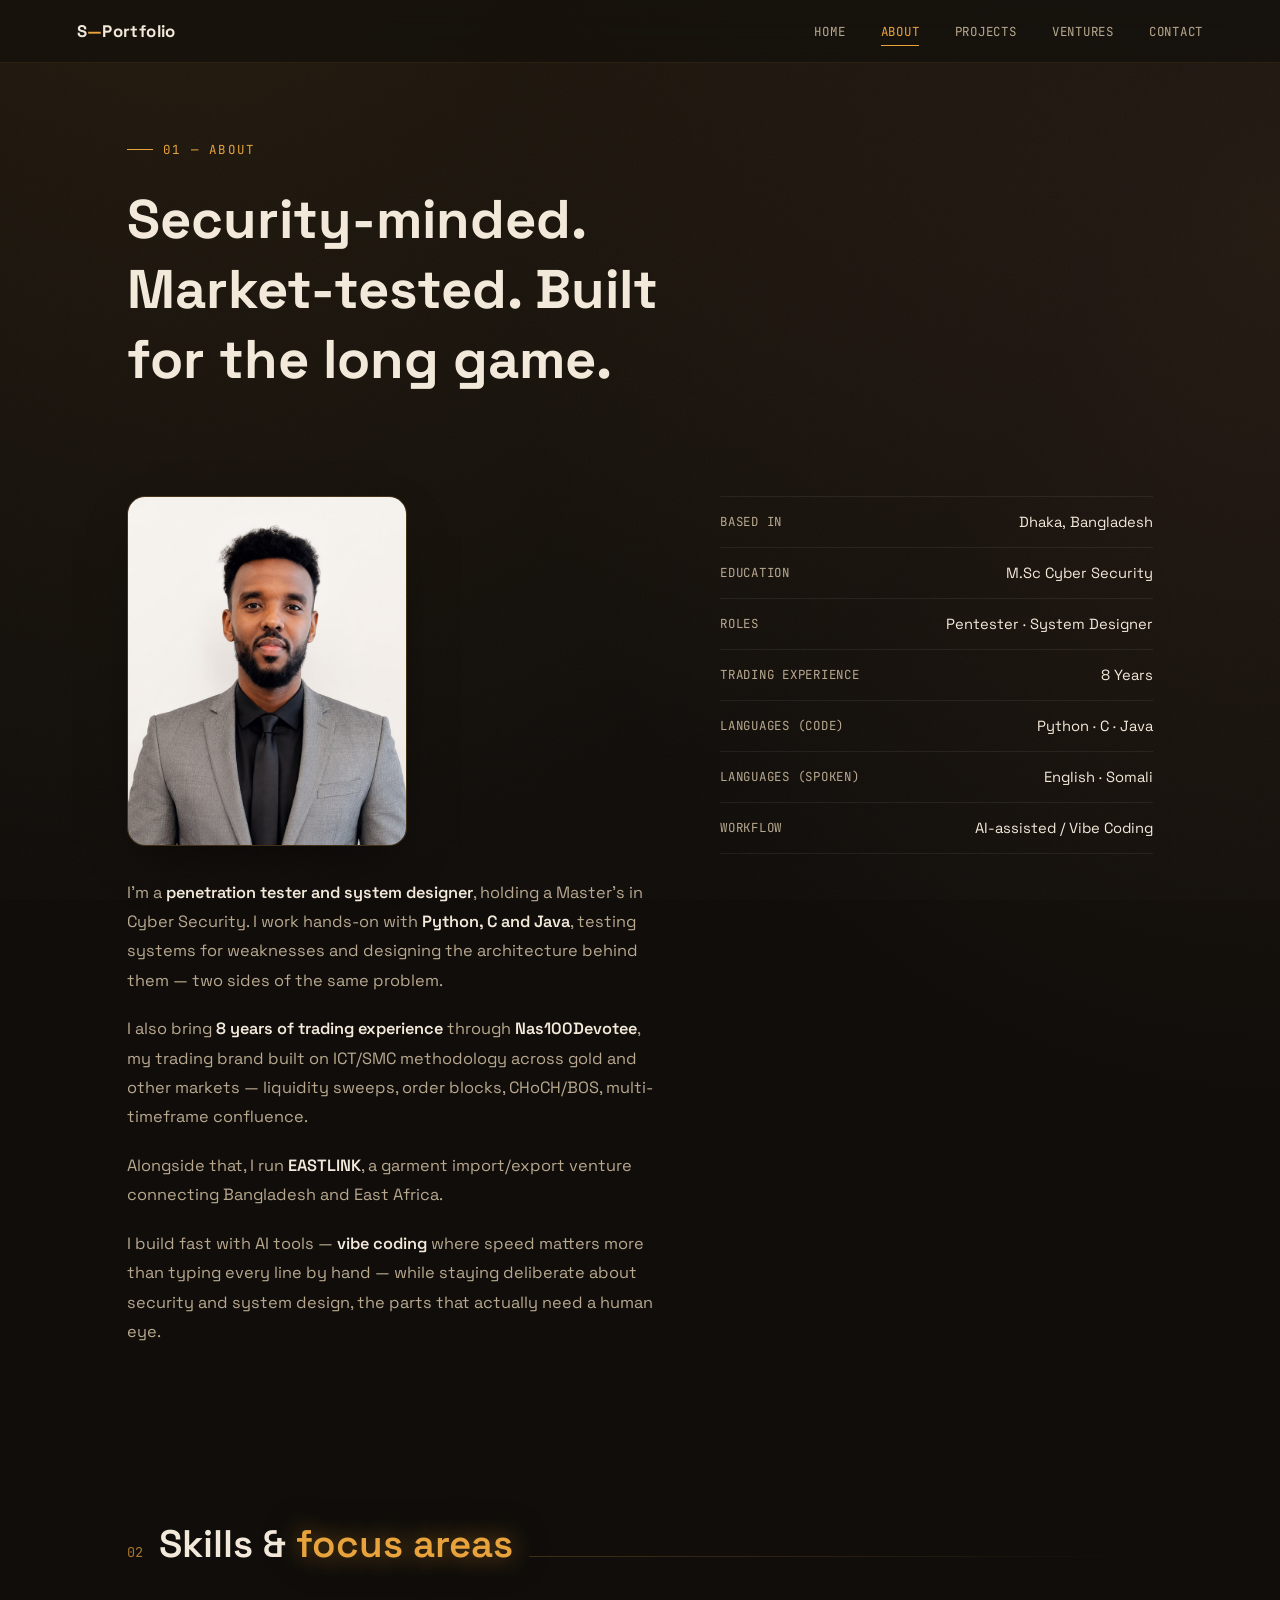
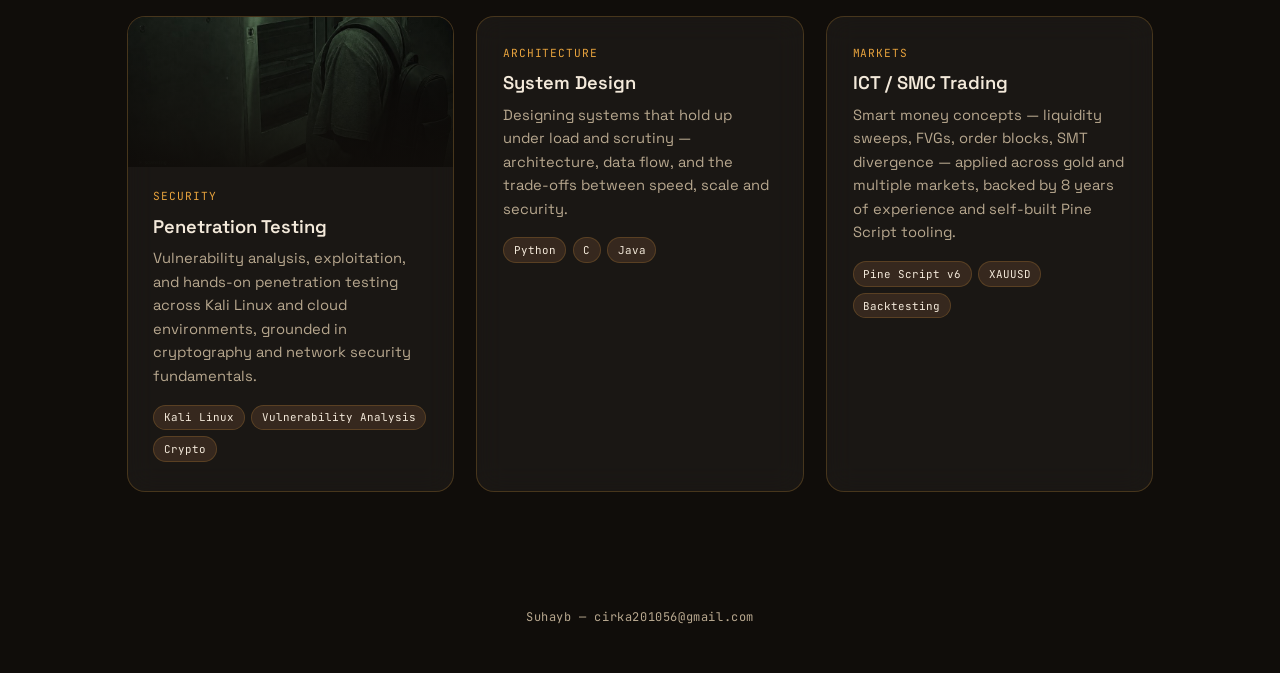
==== about.html @ 4089a435 "Add files via upload" ====
<!DOCTYPE html>
<html lang="en">
<head>
<meta charset="UTF-8">
<meta name="viewport" content="width=device-width, initial-scale=1.0">
<title>About — Suhayb</title>
<link rel="preconnect" href="https://fonts.googleapis.com">
<link rel="preconnect" href="https://fonts.gstatic.com" crossorigin>
<link href="https://fonts.googleapis.com/css2?family=Space+Grotesk:wght@400;500;600;700&family=JetBrains+Mono:wght@400;500;600&display=swap" rel="stylesheet">
<link rel="icon" type="image/svg+xml" href="favicon.svg">
<meta property="og:title" content="About — Suhayb">
<meta property="og:description" content="Pentester and system designer with a Master's in Cyber Security, 8 years of trading experience, and hands-on work in Python, C and Java.">
<meta property="og:type" content="website">
<meta property="og:url" content="https://suhaybosman.github.io/about.html">
<meta property="og:image" content="https://suhaybosman.github.io/og-image.png">
<meta name="twitter:card" content="summary_large_image">
<meta name="twitter:title" content="About — Suhayb">
<meta name="twitter:description" content="Pentester and system designer with a Master's in Cyber Security, 8 years of trading experience, and hands-on work in Python, C and Java.">
<meta name="twitter:image" content="https://suhaybosman.github.io/og-image.png">
<meta name="description" content="Pentester and system designer with a Master's in Cyber Security, 8 years of trading experience, and hands-on work in Python, C and Java.">
<link rel="stylesheet" href="styles.css">
</head>
<body>
<div class="noise"></div>

<nav>
  <div class="logo">S<span>—</span>Portfolio</div>
  <button class="navToggle" aria-label="Toggle menu"><span></span><span></span><span></span></button>
  <div class="navlinks">
    <a href="index.html">Home</a>
    <a href="about.html" class="active">About</a>
    <a href="projects.html">Projects</a>
    <a href="ventures.html">Ventures</a>
    <a href="contact.html">Contact</a>
  </div>
</nav>

<main>
  <section class="page-hero">
    <div class="eyebrow mono">01 — About</div>
    <h1 style="font-size:clamp(2.2rem,5vw,3.4rem); font-weight:700; max-width:16ch;">Security-minded. Market-tested. Built for the long game.</h1>
  </section>

  <section>
    <div class="about-grid" data-reveal>
      <div class="about-text">
        <div class="about-photo"><img src="profile-photo.jpg" alt="Suhayb"></div>
        <p>I'm a <strong>penetration tester and system designer</strong>, holding a Master's in Cyber Security. I work hands-on with <strong>Python, C and Java</strong>, testing systems for weaknesses and designing the architecture behind them — two sides of the same problem.</p>
        <p>I also bring <strong>8 years of trading experience</strong> through <strong>Nas100Devotee</strong>, my trading brand built on ICT/SMC methodology across gold and other markets — liquidity sweeps, order blocks, CHoCH/BOS, multi-timeframe confluence.</p>
        <p>Alongside that, I run <strong>EASTLINK</strong>, a garment import/export venture connecting Bangladesh and East Africa.</p>
        <p>I build fast with AI tools — <strong>vibe coding</strong> where speed matters more than typing every line by hand — while staying deliberate about security and system design, the parts that actually need a human eye.</p>
      </div>
      <div class="facts">
        <div class="fact"><span class="k">Based In</span><span class="v">Dhaka, Bangladesh</span></div>
        <div class="fact"><span class="k">Education</span><span class="v">M.Sc Cyber Security</span></div>
        <div class="fact"><span class="k">Roles</span><span class="v">Pentester · System Designer</span></div>
        <div class="fact"><span class="k">Trading Experience</span><span class="v">8 Years</span></div>
        <div class="fact"><span class="k">Languages (Code)</span><span class="v">Python · C · Java</span></div>
        <div class="fact"><span class="k">Languages (Spoken)</span><span class="v">English · Somali</span></div>
        <div class="fact"><span class="k">Workflow</span><span class="v">AI-assisted / Vibe Coding</span></div>
      </div>
    </div>
  </section>

  <section>
    <div class="section-head">
      <span class="section-num mono">02</span>
      <h2 class="section-title">Skills &amp; <span class="accent">focus areas</span></h2>
      <div class="rule"></div>
    </div>
    <div class="skill-grid">
      <div class="skill-card has-banner" data-reveal>
        <div class="skill-banner"><img src="pentest-banner.jpg" alt="Penetration testing"></div>
        <div class="skill-card-body">
          <div class="skill-tag">Security</div>
          <h3>Penetration Testing</h3>
          <p>Vulnerability analysis, exploitation, and hands-on penetration testing across Kali Linux and cloud environments, grounded in cryptography and network security fundamentals.</p>
          <div class="bar-row">
            <span class="pill">Kali Linux</span><span class="pill">Vulnerability Analysis</span><span class="pill">Crypto</span>
          </div>
        </div>
      </div>
      <div class="skill-card" data-reveal>
        <div class="skill-tag">Architecture</div>
        <h3>System Design</h3>
        <p>Designing systems that hold up under load and scrutiny — architecture, data flow, and the trade-offs between speed, scale and security.</p>
        <div class="bar-row">
          <span class="pill">Python</span><span class="pill">C</span><span class="pill">Java</span>
        </div>
      </div>
      <div class="skill-card" data-reveal>
        <div class="skill-tag">Markets</div>
        <h3>ICT / SMC Trading</h3>
        <p>Smart money concepts — liquidity sweeps, FVGs, order blocks, SMT divergence — applied across gold and multiple markets, backed by 8 years of experience and self-built Pine Script tooling.</p>
        <div class="bar-row">
          <span class="pill">Pine Script v6</span><span class="pill">XAUUSD</span><span class="pill">Backtesting</span>
        </div>
      </div>
    </div>
  </section>
</main>

<footer>Suhayb — <span id="footerEmail">···</span></footer>
<script src="script.js"></script>
<script>
  const u = "cirka201056", d = "gmail.com";
  const fe = document.getElementById("footerEmail");
  if(fe){ fe.textContent = u + "@" + d; }
</script>
</body>
</html>
---- styles.css ----
:root{
  --bg: #100D0A;
  --bg-soft: #17130F;
  --turmeric: #E8A33D;
  --turmeric-dim: #a9762c;
  --malt: #8B5E3C;
  --malt-soft: #4a3624;
  --cream: #F3E9DA;
  --muted: #B8A88F;
  --glass: rgba(255,255,255,0.045);
  --glass-border: rgba(232,163,61,0.22);
  --radius: 18px;
}

*{ margin:0; padding:0; box-sizing:border-box; }
html{ scroll-behavior:smooth; }

body{
  background:
    radial-gradient(ellipse 80% 50% at 15% -10%, rgba(232,163,61,0.10), transparent),
    radial-gradient(ellipse 60% 40% at 100% 10%, rgba(139,94,60,0.16), transparent),
    var(--bg);
  color: var(--cream);
  font-family: 'Space Grotesk', sans-serif;
  min-height: 100vh;
  overflow-x: hidden;
}

::selection{ background: var(--turmeric); color:#100D0A; }
a{ color: inherit; text-decoration:none; }
.mono{ font-family:'JetBrains Mono', monospace; }

.noise{
  position:fixed; inset:0; pointer-events:none; opacity:0.035; z-index:1;
  background-image: url("data:image/svg+xml,%3Csvg xmlns='http://www.w3.org/2000/svg' width='120' height='120'%3E%3Cfilter id='n'%3E%3CfeTurbulence type='fractalNoise' baseFrequency='0.9' numOctaves='2' stitchTiles='stitch'/%3E%3C/filter%3E%3Crect width='100%25' height='100%25' filter='url(%23n)'/%3E%3C/svg%3E");
}

nav{
  position:fixed; top:0; left:0; right:0; z-index:100;
  display:flex; justify-content:space-between; align-items:center;
  padding: 20px 6vw;
  backdrop-filter: blur(14px);
  background: rgba(16,13,10,0.55);
  border-bottom: 1px solid rgba(232,163,61,0.1);
}
.logo{ font-weight:700; letter-spacing:0.02em; font-size:1.05rem; }
.logo span{ color: var(--turmeric); }
.navlinks{ display:flex; gap: 2.2rem; font-family:'JetBrains Mono',monospace; font-size:0.78rem; letter-spacing:0.06em; text-transform:uppercase; color: var(--muted); }
.navlinks a{ position:relative; transition: color 0.25s; }
.navlinks a:hover, .navlinks a.active{ color: var(--turmeric); }
.navlinks a::after{
  content:''; position:absolute; left:0; bottom:-6px; width:0; height:1px; background:var(--turmeric);
  transition: width 0.3s;
}
.navlinks a:hover::after, .navlinks a.active::after{ width:100%; }

.navToggle{ display:none; flex-direction:column; gap:5px; cursor:pointer; background:none; border:none; padding:6px; }
.navToggle span{ width:22px; height:2px; background: var(--turmeric); display:block; }

main{ padding-top: 90px; }
section{ position:relative; z-index:2; padding: 6vw 6vw; max-width:1180px; margin:0 auto; }

.page-hero{ padding-top: 4vw; padding-bottom: 2vw; }
.eyebrow{
  font-family:'JetBrains Mono',monospace; font-size:0.78rem; letter-spacing:0.18em; text-transform:uppercase;
  color: var(--turmeric); display:flex; align-items:center; gap:10px; margin-bottom:1.6rem;
}
.eyebrow::before{ content:''; width:26px; height:1px; background: var(--turmeric); display:inline-block; }

.hero{ min-height:88vh; display:flex; flex-direction:column; justify-content:center; }
.hero h1{
  font-size: clamp(2.6rem, 7vw, 5.4rem); line-height:1.02; font-weight:700; letter-spacing:-0.02em;
  max-width: 14ch;
}
.hero h1 .accent, h1 .accent, h2 .accent{
  color: var(--turmeric);
  text-shadow: 0 0 24px rgba(232,163,61,0.55), 0 0 60px rgba(232,163,61,0.25);
}
.hero p.lead, p.lead{
  margin-top: 1.6rem; max-width: 50ch; color: var(--muted); font-size: 1.05rem; line-height:1.65;
}

.terminal{
  margin-top: 3rem;
  max-width: 560px;
  background: var(--glass);
  border: 1px solid var(--glass-border);
  border-radius: var(--radius);
  backdrop-filter: blur(18px);
  box-shadow: 0 0 0 1px rgba(255,255,255,0.02) inset, 0 20px 60px -20px rgba(0,0,0,0.6), 0 0 40px -12px rgba(232,163,61,0.25);
  overflow:hidden;
}
.terminal-bar{
  display:flex; align-items:center; gap:8px; padding: 12px 16px;
  border-bottom: 1px solid rgba(255,255,255,0.06);
  background: rgba(255,255,255,0.02);
}
.dot{ width:9px; height:9px; border-radius:50%; }
.dot.r{ background:#c1553d; } .dot.y{ background: var(--turmeric); } .dot.g{ background:#7fae6a; }
.terminal-title{ margin-left:8px; font-family:'JetBrains Mono',monospace; font-size:0.72rem; color: var(--muted); }
.terminal-body{ padding: 22px 22px 26px; font-family:'JetBrains Mono',monospace; font-size:0.92rem; min-height: 92px; }
.terminal-body .prompt{ color: var(--turmeric); }
.terminal-body .typed{ color: var(--cream); }
.cursor{
  display:inline-block; width:8px; height:1.1em; background:var(--turmeric); margin-left:2px; vertical-align:text-bottom;
  animation: blink 1s steps(1) infinite; box-shadow: 0 0 8px var(--turmeric);
}
@keyframes blink{ 50%{ opacity:0; } }

.section-head{ display:flex; align-items:baseline; gap:1rem; margin-bottom: 3rem; }
.section-num{ font-family:'JetBrains Mono',monospace; color: var(--turmeric-dim); font-size:0.85rem; }
.section-title{ font-size: clamp(1.6rem, 3.6vw, 2.4rem); font-weight:600; }
.rule{ flex:1; height:1px; background: linear-gradient(90deg, var(--glass-border), transparent); }

.about-grid{ display:grid; grid-template-columns: 1.1fr 0.9fr; gap: 4rem; align-items:start; }
.about-text p{ color: var(--muted); line-height:1.8; font-size:1.02rem; margin-bottom:1.2rem; }
.about-text strong{ color: var(--cream); font-weight:600; }

.facts{ display:flex; flex-direction:column; gap: 0; border-top:1px solid rgba(255,255,255,0.07); }
.fact{ display:flex; justify-content:space-between; padding: 1rem 0; border-bottom:1px solid rgba(255,255,255,0.07); font-size:0.92rem; }
.fact .k{ color: var(--muted); font-family:'JetBrains Mono',monospace; font-size:0.78rem; text-transform:uppercase; letter-spacing:0.06em; }
.fact .v{ color: var(--cream); text-align:right; }

.skill-grid{ display:grid; grid-template-columns: repeat(3, 1fr); gap: 1.4rem; }
.skill-card{
  background: var(--glass); border:1px solid var(--glass-border); border-radius: var(--radius);
  padding: 1.8rem 1.6rem; backdrop-filter: blur(14px); transition: transform 0.35s, box-shadow 0.35s, border-color 0.35s;
}
.skill-card:hover{
  transform: translateY(-6px);
  border-color: rgba(232,163,61,0.5);
  box-shadow: 0 20px 40px -18px rgba(232,163,61,0.3);
}
.skill-tag{ font-family:'JetBrains Mono',monospace; font-size:0.7rem; color: var(--turmeric); letter-spacing:0.08em; text-transform:uppercase; }
.skill-card h3{ margin: 0.7rem 0 0.6rem; font-size:1.15rem; font-weight:600; }
.skill-card p{ color: var(--muted); font-size:0.92rem; line-height:1.6; }
.bar-row{ margin-top:1rem; display:flex; flex-wrap:wrap; gap:0.4rem; }
.pill{
  font-family:'JetBrains Mono',monospace; font-size:0.68rem; padding: 0.3rem 0.6rem; border-radius: 999px;
  background: rgba(139,94,60,0.25); border:1px solid rgba(232,163,61,0.2); color: var(--cream);
}

.venture{
  display:grid; grid-template-columns: 140px 1fr; gap:2rem; padding: 2.2rem 0;
  border-bottom:1px solid rgba(255,255,255,0.07);
}
.venture:first-child{ padding-top:0; }
.venture-year{ font-family:'JetBrains Mono',monospace; color: var(--turmeric-dim); font-size:0.85rem; }
.venture h3{ font-size:1.3rem; font-weight:600; margin-bottom:0.5rem; }
.venture h3 span{ color: var(--turmeric); font-family:'JetBrains Mono',monospace; font-size:0.8rem; font-weight:400; margin-left:0.6rem; }
.venture p{ color: var(--muted); line-height:1.7; max-width:60ch; }

/* projects grid */
.project-grid{ display:grid; grid-template-columns: repeat(2, 1fr); gap: 1.6rem; }
.project-card{
  background: var(--glass); border:1px solid var(--glass-border); border-radius: var(--radius);
  padding: 2rem; backdrop-filter: blur(14px); transition: transform 0.35s, box-shadow 0.35s, border-color 0.35s;
  display:flex; flex-direction:column; gap:0.9rem;
}
.project-card:hover{
  transform: translateY(-6px);
  border-color: rgba(232,163,61,0.5);
  box-shadow: 0 20px 40px -18px rgba(232,163,61,0.3);
}
.project-num{ font-family:'JetBrains Mono',monospace; color: var(--turmeric-dim); font-size:0.8rem; }
.project-card h3{ font-size:1.25rem; font-weight:600; }
.project-card p{ color: var(--muted); line-height:1.7; font-size:0.95rem; flex:1; }
.project-links{ display:flex; gap:0.6rem; flex-wrap:wrap; margin-top:0.4rem; }

.contact-wrap{
  background: var(--glass); border:1px solid var(--glass-border); border-radius: 24px;
  padding: 4rem 3rem; text-align:center; backdrop-filter: blur(18px); position:relative; overflow:hidden;
}
.contact-wrap::before{
  content:''; position:absolute; width:340px; height:340px; border-radius:50%;
  background: radial-gradient(circle, rgba(232,163,61,0.25), transparent 70%);
  top:-140px; right:-100px; filter: blur(10px);
}
.contact-wrap h2{ font-size: clamp(1.8rem, 4vw, 2.6rem); font-weight:700; margin-bottom:1rem; position:relative; }
.contact-wrap p{ color: var(--muted); max-width:44ch; margin: 0 auto 2rem; position:relative; }
.contact-links{ display:flex; gap:1rem; justify-content:center; flex-wrap:wrap; position:relative; }
.clink{
  font-family:'JetBrains Mono',monospace; font-size:0.85rem; padding: 0.8rem 1.4rem; border-radius: 999px;
  border:1px solid var(--glass-border); background: rgba(255,255,255,0.03); transition: all 0.3s;
}
.clink:hover{ background: var(--turmeric); color:#100D0A; border-color: var(--turmeric); box-shadow: 0 0 24px rgba(232,163,61,0.5); }

.contact-form{ position:relative; max-width:520px; margin: 2.5rem auto 0; display:flex; flex-direction:column; gap:1.1rem; text-align:left; }
.contact-form label{ font-family:'JetBrains Mono',monospace; font-size:0.75rem; color: var(--muted); text-transform:uppercase; letter-spacing:0.06em; margin-bottom:0.4rem; display:block; }
.contact-form input, .contact-form textarea{
  width:100%; background: rgba(255,255,255,0.03); border:1px solid var(--glass-border); border-radius:10px;
  padding: 0.85rem 1rem; color: var(--cream); font-family:'Space Grotesk', sans-serif; font-size:0.95rem;
  outline:none; transition: border-color 0.25s, box-shadow 0.25s;
}
.contact-form input:focus, .contact-form textarea:focus{
  border-color: var(--turmeric); box-shadow: 0 0 0 3px rgba(232,163,61,0.15);
}
.contact-form textarea{ resize:vertical; min-height:120px; }
.contact-form button{
  font-family:'JetBrains Mono',monospace; font-size:0.85rem; padding: 0.9rem 1.4rem; border-radius: 999px;
  border:1px solid var(--turmeric); background: var(--turmeric); color:#100D0A; font-weight:600; cursor:pointer;
  transition: all 0.3s;
}
.contact-form button:hover{ box-shadow: 0 0 24px rgba(232,163,61,0.5); transform: translateY(-2px); }
.form-note{ font-family:'JetBrains Mono',monospace; font-size:0.72rem; color: var(--muted); text-align:center; margin-top:0.6rem; }
.form-divider{ display:flex; align-items:center; gap:1rem; max-width:520px; margin: 2.4rem auto; color: var(--muted); font-family:'JetBrains Mono',monospace; font-size:0.75rem; text-transform:uppercase; letter-spacing:0.08em; }
.form-divider::before, .form-divider::after{ content:''; flex:1; height:1px; background: var(--glass-border); }

/* hero photo */
.hero-top{ max-width: 900px; }
.terminal-wide{ max-width: 100%; margin-top: 2.2rem; }
.terminal-wide .terminal-body{ font-size: 1.05rem; padding: 26px 26px 30px; min-height: 100px; }
.hero-content{ display:grid; grid-template-columns: 1.15fr 0.85fr; gap: 3.5rem; align-items:center; margin-top: 2.6rem; }
.hero-photo-wrap{ position:relative; justify-self:center; }
.hero-photo-frame{
  position:relative; width: 300px; height:375px; border-radius: 22px; overflow:hidden;
  border: 1px solid var(--glass-border); box-shadow: 0 30px 70px -20px rgba(0,0,0,0.65), 0 0 50px -14px rgba(232,163,61,0.35);
}
.hero-photo-frame img{ width:100%; height:100%; object-fit:cover; display:block; filter: saturate(1.02) contrast(1.03); }
.hero-photo-frame::after{
  content:''; position:absolute; inset:0; background: linear-gradient(180deg, transparent 55%, rgba(16,13,10,0.55) 100%);
  pointer-events:none;
}
.hero-photo-tag{
  position:absolute; bottom: -1px; left:-1px; right:-1px; padding: 0.9rem 1.1rem;
  background: rgba(16,13,10,0.72); backdrop-filter: blur(10px); border-top:1px solid var(--glass-border);
  font-family:'JetBrains Mono',monospace; font-size:0.72rem; color: var(--turmeric); display:flex; justify-content:space-between;
}
.hero-photo-glow{
  position:absolute; width:340px; height:340px; border-radius:50%; background: radial-gradient(circle, rgba(232,163,61,0.22), transparent 70%);
  top:50%; left:50%; transform: translate(-50%,-50%); z-index:-1; filter: blur(6px);
}
@media (max-width: 860px){
  .hero-content{ grid-template-columns: 1fr; gap: 2rem; }
  .hero-photo-wrap{ order:-1; }
  .hero-photo-frame{ width: 220px; height: 275px; }
}

/* about photo */
.about-photo{
  width:100%; max-width:280px; border-radius: var(--radius); overflow:hidden; border:1px solid var(--glass-border);
  box-shadow: 0 20px 50px -20px rgba(0,0,0,0.6); margin-bottom: 2rem;
}
.about-photo img{ width:100%; display:block; }

/* pentest card with banner image */
.skill-card.has-banner{ padding:0; overflow:hidden; display:flex; flex-direction:column; }
.skill-banner{ position:relative; height:150px; overflow:hidden; }
.skill-banner img{ width:100%; height:100%; object-fit:cover; filter: saturate(0.85); }
.skill-banner::after{ content:''; position:absolute; inset:0; background: linear-gradient(180deg, rgba(16,13,10,0.15), rgba(16,13,10,0.92)); }
.skill-card.has-banner .skill-card-body{ padding: 1.4rem 1.6rem 1.8rem; }

/* trading proof gallery */
.venture-gallery{ margin: 1.4rem 0 2.2rem; display:flex; flex-direction:column; gap:1.2rem; }
.venture-gallery figure{ margin:0; border-radius: var(--radius); overflow:hidden; border:1px solid var(--glass-border); background: var(--glass); }
.venture-gallery img{ width:100%; display:block; }
.venture-gallery figcaption{
  padding: 0.9rem 1.2rem; font-family:'JetBrains Mono',monospace; font-size:0.78rem; color: var(--muted);
  border-top:1px solid rgba(255,255,255,0.06);
}
.gallery-grid-2{ display:grid; grid-template-columns: 1fr 1fr; gap:1.2rem; }
@media (max-width: 860px){ .gallery-grid-2{ grid-template-columns: 1fr; } }

footer{ text-align:center; padding: 2.5rem 6vw 3rem; color: var(--muted); font-family:'JetBrains Mono',monospace; font-size:0.75rem; letter-spacing:0.05em; }

[data-reveal]{ opacity:0; transform: translateY(24px); transition: opacity 0.8s ease, transform 0.8s ease; }
[data-reveal].in{ opacity:1; transform:none; }

@media (max-width: 860px){
  .navlinks{
    position:fixed; top:64px; right:0; left:0; background: rgba(16,13,10,0.97);
    flex-direction:column; align-items:flex-start; gap:0; padding: 0; max-height:0; overflow:hidden;
    border-bottom: 1px solid rgba(232,163,61,0.1); transition: max-height 0.35s ease;
  }
  .navlinks.open{ max-height:400px; padding: 10px 0; }
  .navlinks a{ padding: 14px 6vw; width:100%; }
  .navToggle{ display:flex; }
  .about-grid{ grid-template-columns: 1fr; gap:2.5rem; }
  .skill-grid{ grid-template-columns: 1fr; }
  .project-grid{ grid-template-columns: 1fr; }
  .venture{ grid-template-columns: 1fr; gap:0.6rem; }
  .contact-wrap{ padding: 2.6rem 1.6rem; }
}

@media (prefers-reduced-motion: reduce){
  *{ animation: none !important; transition: none !important; }
  html{ scroll-behavior:auto; }
}
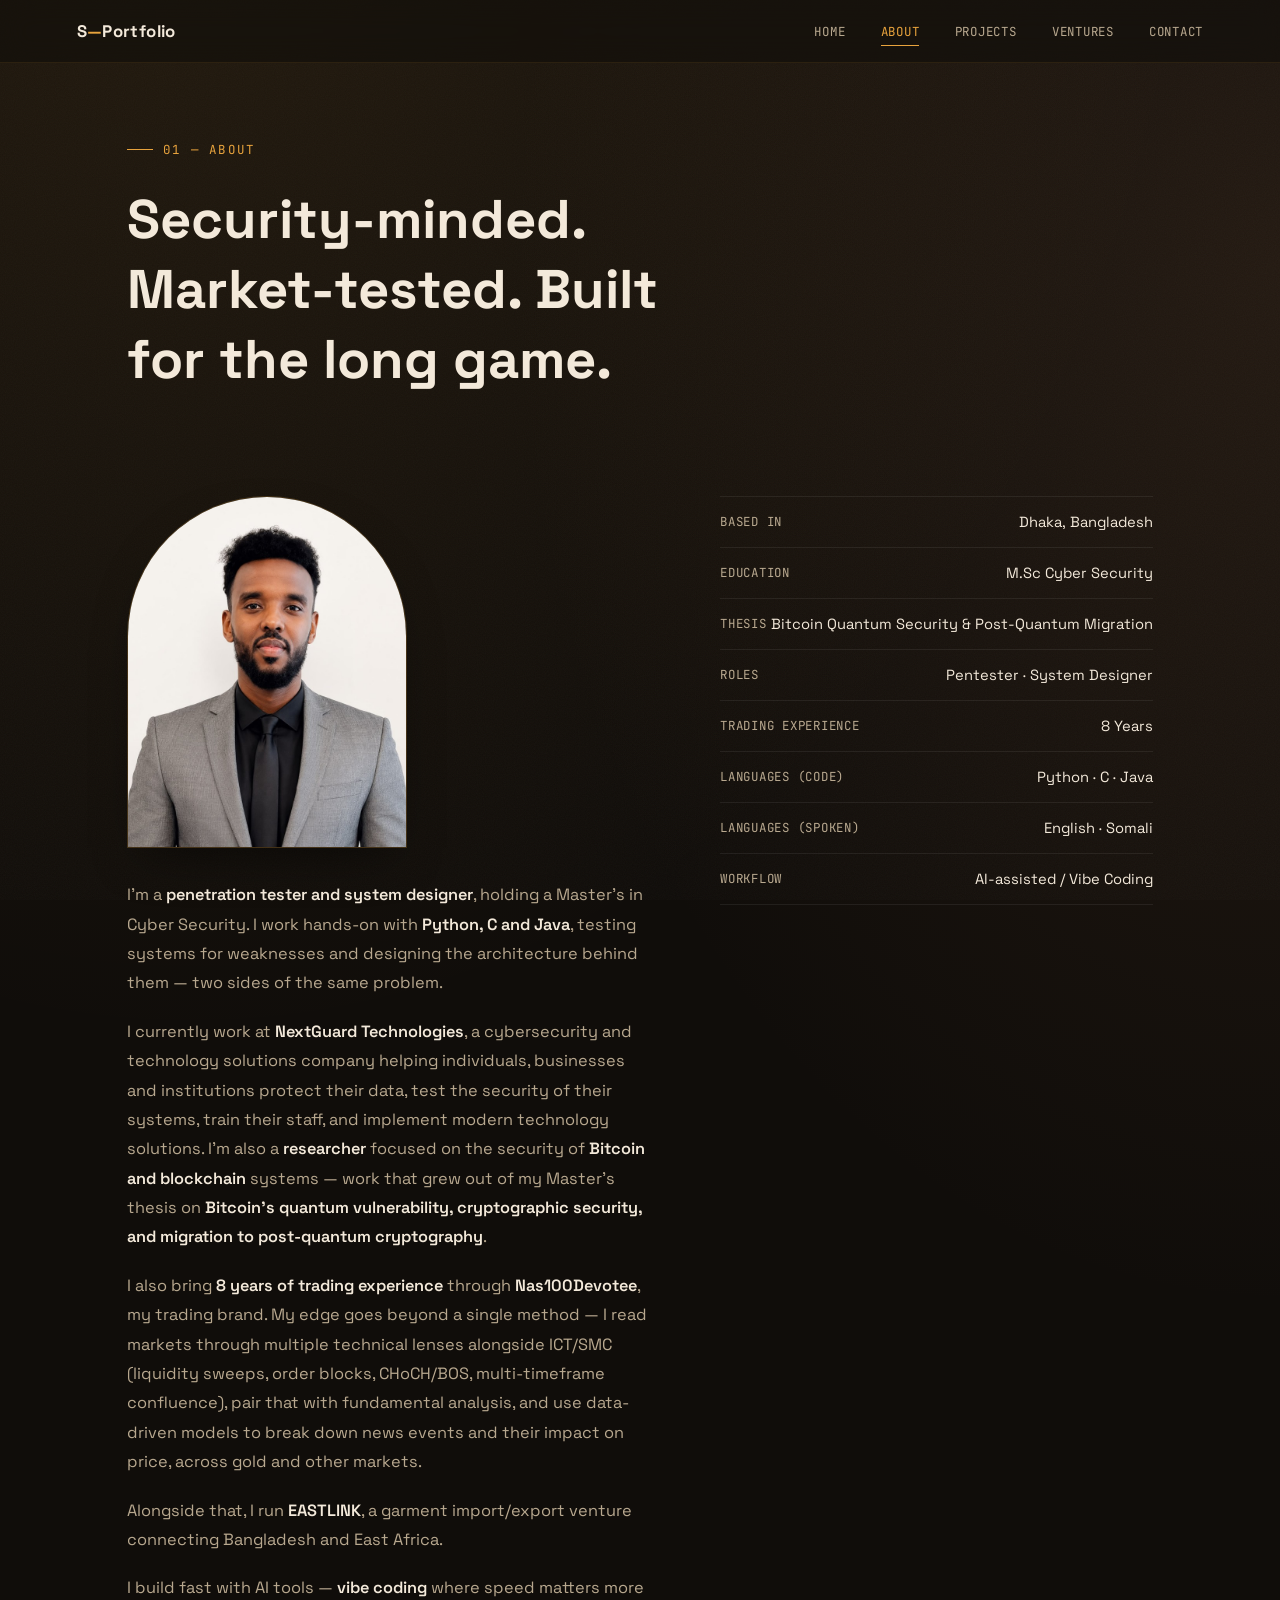
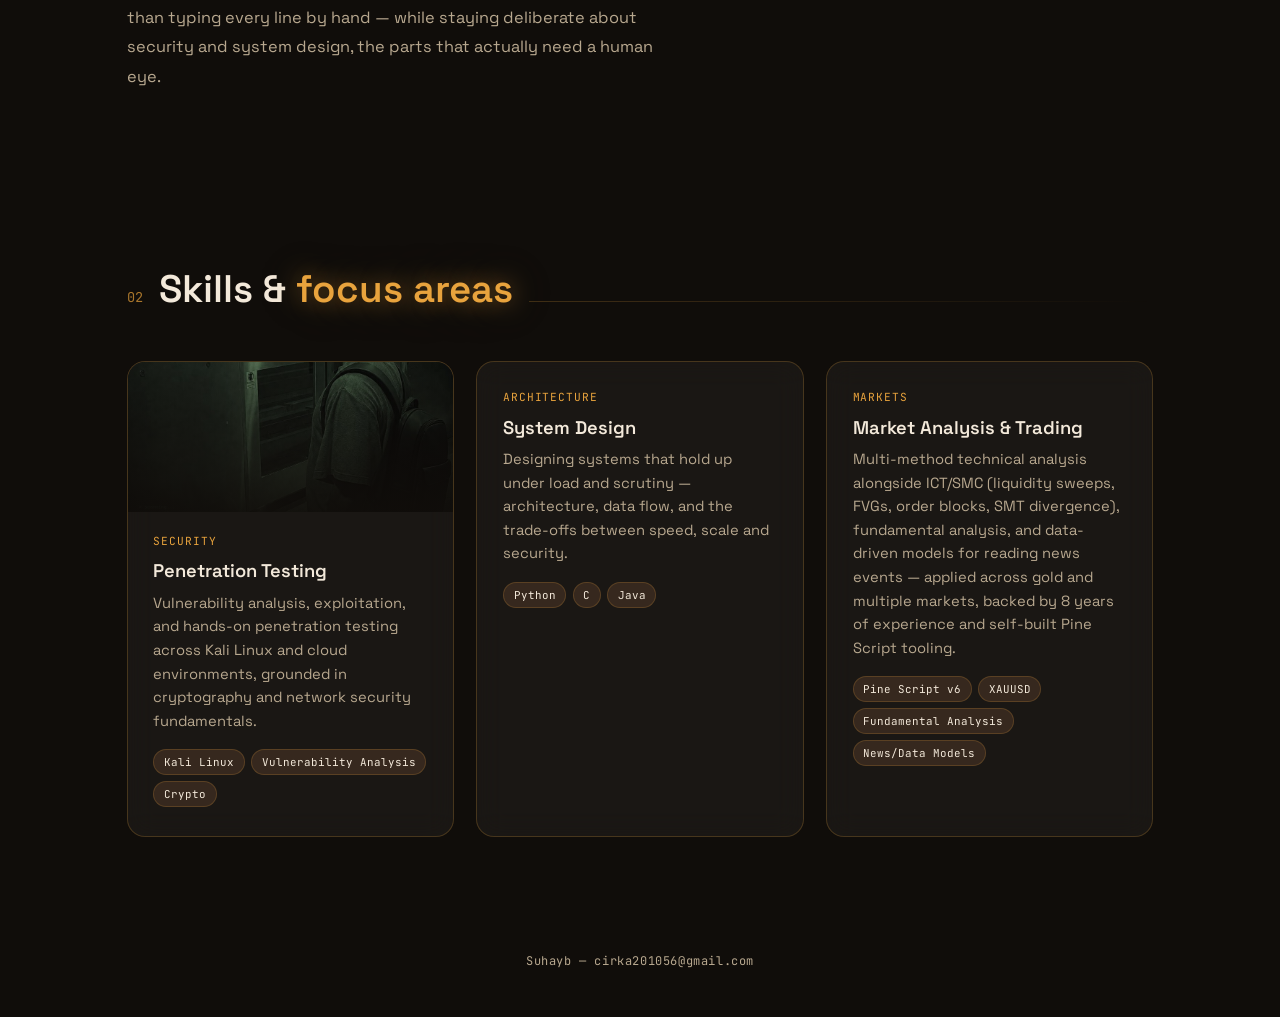
==== commit be11d2a0: "Add files via upload" ====
--- a/about.html
+++ b/about.html
@@ -46,13 +46,15 @@
       <div class="about-text">
         <div class="about-photo"><img src="profile-photo.jpg" alt="Suhayb"></div>
         <p>I'm a <strong>penetration tester and system designer</strong>, holding a Master's in Cyber Security. I work hands-on with <strong>Python, C and Java</strong>, testing systems for weaknesses and designing the architecture behind them — two sides of the same problem.</p>
-        <p>I also bring <strong>8 years of trading experience</strong> through <strong>Nas100Devotee</strong>, my trading brand built on ICT/SMC methodology across gold and other markets — liquidity sweeps, order blocks, CHoCH/BOS, multi-timeframe confluence.</p>
+        <p>I currently work at <strong>NextGuard Technologies</strong>, a cybersecurity and technology solutions company helping individuals, businesses and institutions protect their data, test the security of their systems, train their staff, and implement modern technology solutions. I'm also a <strong>researcher</strong> focused on the security of <strong>Bitcoin and blockchain</strong> systems — work that grew out of my Master's thesis on <strong>Bitcoin's quantum vulnerability, cryptographic security, and migration to post-quantum cryptography</strong>.</p>
+        <p>I also bring <strong>8 years of trading experience</strong> through <strong>Nas100Devotee</strong>, my trading brand. My edge goes beyond a single method — I read markets through multiple technical lenses alongside ICT/SMC (liquidity sweeps, order blocks, CHoCH/BOS, multi-timeframe confluence), pair that with fundamental analysis, and use data-driven models to break down news events and their impact on price, across gold and other markets.</p>
         <p>Alongside that, I run <strong>EASTLINK</strong>, a garment import/export venture connecting Bangladesh and East Africa.</p>
         <p>I build fast with AI tools — <strong>vibe coding</strong> where speed matters more than typing every line by hand — while staying deliberate about security and system design, the parts that actually need a human eye.</p>
       </div>
       <div class="facts">
         <div class="fact"><span class="k">Based In</span><span class="v">Dhaka, Bangladesh</span></div>
         <div class="fact"><span class="k">Education</span><span class="v">M.Sc Cyber Security</span></div>
+        <div class="fact"><span class="k">Thesis</span><span class="v">Bitcoin Quantum Security &amp; Post-Quantum Migration</span></div>
         <div class="fact"><span class="k">Roles</span><span class="v">Pentester · System Designer</span></div>
         <div class="fact"><span class="k">Trading Experience</span><span class="v">8 Years</span></div>
         <div class="fact"><span class="k">Languages (Code)</span><span class="v">Python · C · Java</span></div>
@@ -90,10 +92,10 @@
       </div>
       <div class="skill-card" data-reveal>
         <div class="skill-tag">Markets</div>
-        <h3>ICT / SMC Trading</h3>
-        <p>Smart money concepts — liquidity sweeps, FVGs, order blocks, SMT divergence — applied across gold and multiple markets, backed by 8 years of experience and self-built Pine Script tooling.</p>
+        <h3>Market Analysis &amp; Trading</h3>
+        <p>Multi-method technical analysis alongside ICT/SMC (liquidity sweeps, FVGs, order blocks, SMT divergence), fundamental analysis, and data-driven models for reading news events — applied across gold and multiple markets, backed by 8 years of experience and self-built Pine Script tooling.</p>
         <div class="bar-row">
-          <span class="pill">Pine Script v6</span><span class="pill">XAUUSD</span><span class="pill">Backtesting</span>
+          <span class="pill">Pine Script v6</span><span class="pill">XAUUSD</span><span class="pill">Fundamental Analysis</span><span class="pill">News/Data Models</span>
         </div>
       </div>
     </div>
--- a/styles.css
+++ b/styles.css
@@ -213,7 +213,7 @@
 .hero-content{ display:grid; grid-template-columns: 1.15fr 0.85fr; gap: 3.5rem; align-items:center; margin-top: 2.6rem; }
 .hero-photo-wrap{ position:relative; justify-self:center; }
 .hero-photo-frame{
-  position:relative; width: 300px; height:375px; border-radius: 22px; overflow:hidden;
+  position:relative; width: 300px; height:375px; border-radius: 150px 150px 0 0; overflow:hidden;
   border: 1px solid var(--glass-border); box-shadow: 0 30px 70px -20px rgba(0,0,0,0.65), 0 0 50px -14px rgba(232,163,61,0.35);
 }
 .hero-photo-frame img{ width:100%; height:100%; object-fit:cover; display:block; filter: saturate(1.02) contrast(1.03); }
@@ -238,10 +238,10 @@
 
 /* about photo */
 .about-photo{
-  width:100%; max-width:280px; border-radius: var(--radius); overflow:hidden; border:1px solid var(--glass-border);
+  width:100%; max-width:280px; border-radius: 140px 140px 0 0; overflow:hidden; border:1px solid var(--glass-border);
   box-shadow: 0 20px 50px -20px rgba(0,0,0,0.6); margin-bottom: 2rem;
 }
-.about-photo img{ width:100%; display:block; }
+.about-photo img{ width:100%; height:350px; object-fit:cover; display:block; }
 
 /* pentest card with banner image */
 .skill-card.has-banner{ padding:0; overflow:hidden; display:flex; flex-direction:column; }
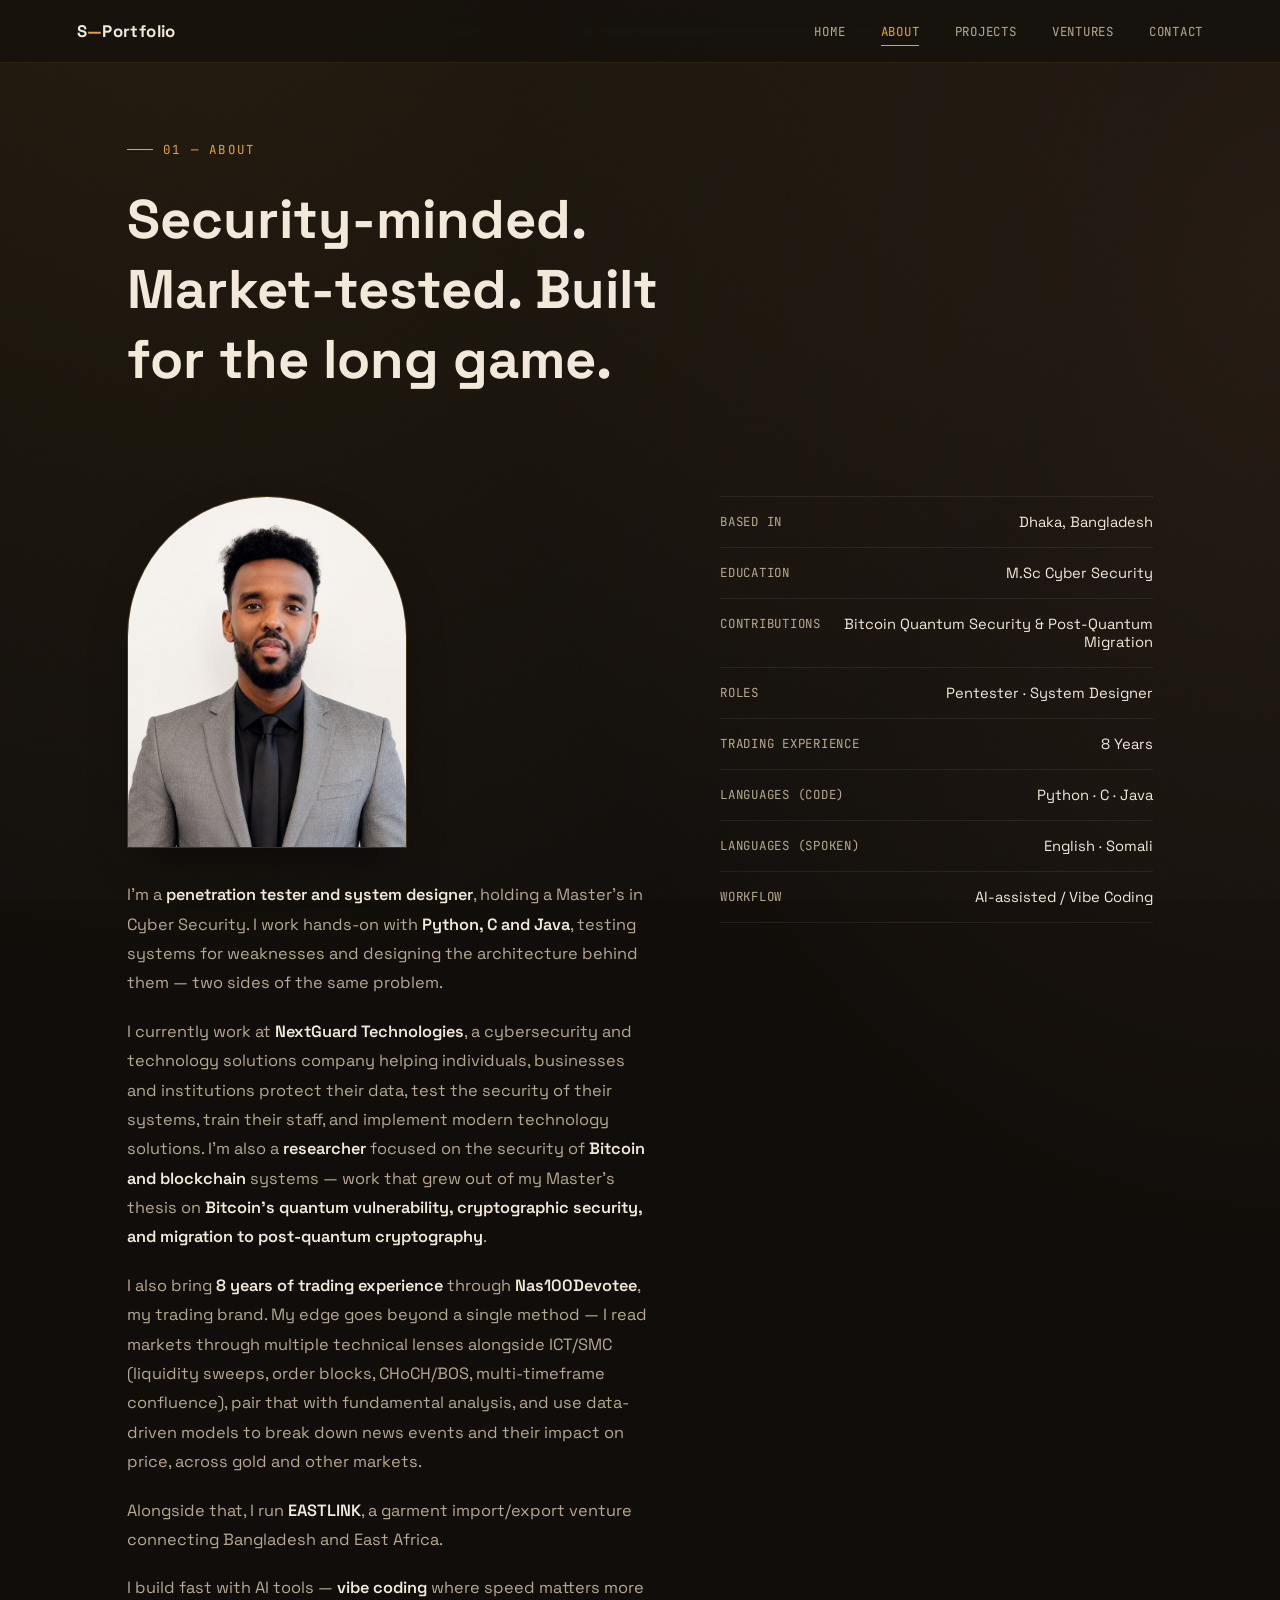
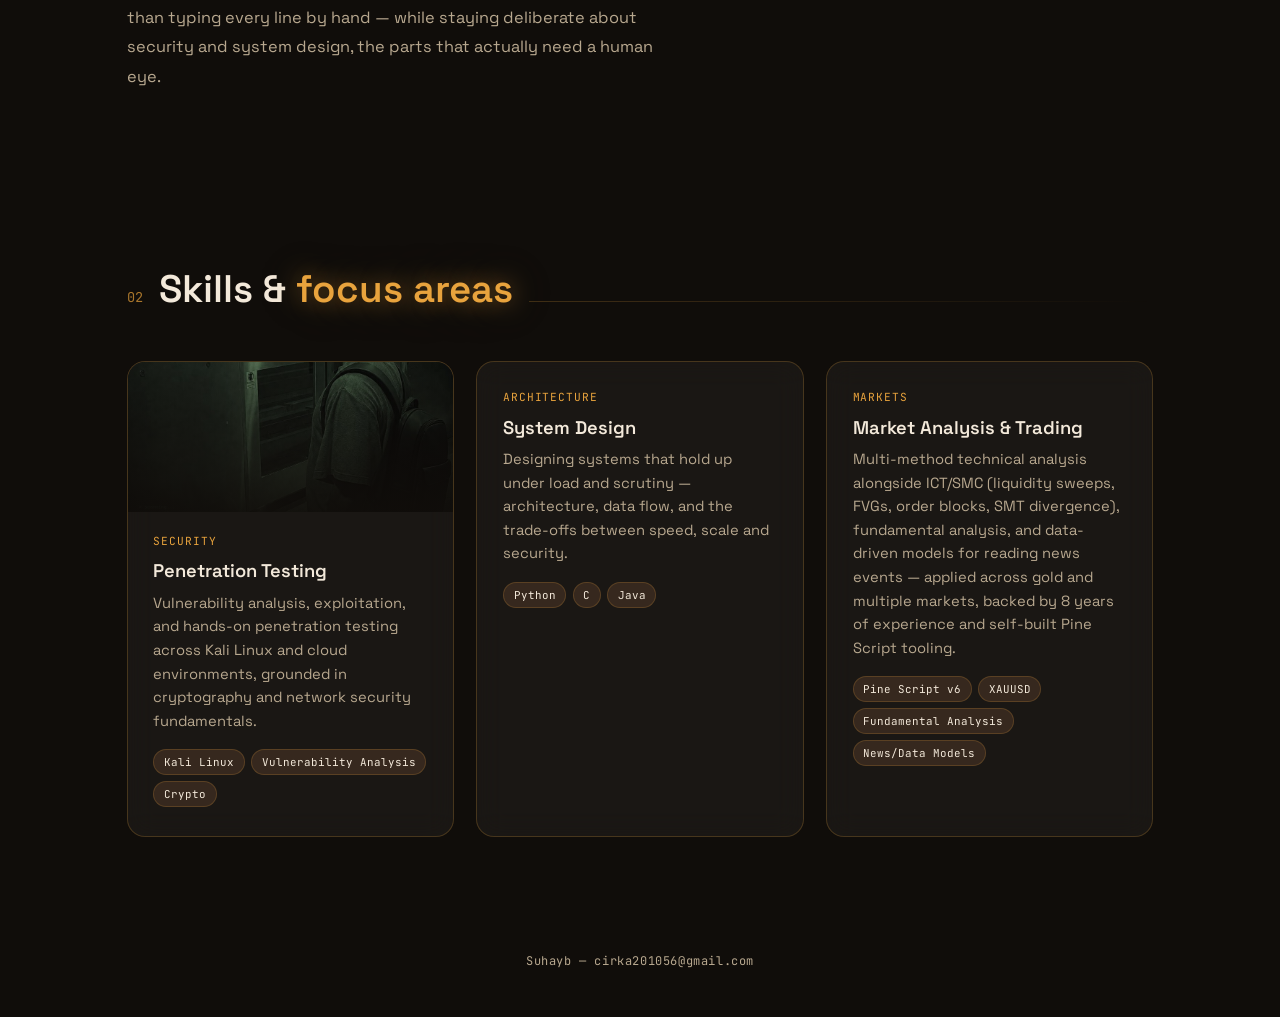
==== commit 4b702d1d: "Change 'Thesis' to 'contributions' in about.html" ====
--- a/about.html
+++ b/about.html
@@ -54,7 +54,7 @@
       <div class="facts">
         <div class="fact"><span class="k">Based In</span><span class="v">Dhaka, Bangladesh</span></div>
         <div class="fact"><span class="k">Education</span><span class="v">M.Sc Cyber Security</span></div>
-        <div class="fact"><span class="k">Thesis</span><span class="v">Bitcoin Quantum Security &amp; Post-Quantum Migration</span></div>
+        <div class="fact"><span class="k">contributions</span><span class="v">Bitcoin Quantum Security &amp; Post-Quantum Migration</span></div>
         <div class="fact"><span class="k">Roles</span><span class="v">Pentester · System Designer</span></div>
         <div class="fact"><span class="k">Trading Experience</span><span class="v">8 Years</span></div>
         <div class="fact"><span class="k">Languages (Code)</span><span class="v">Python · C · Java</span></div>
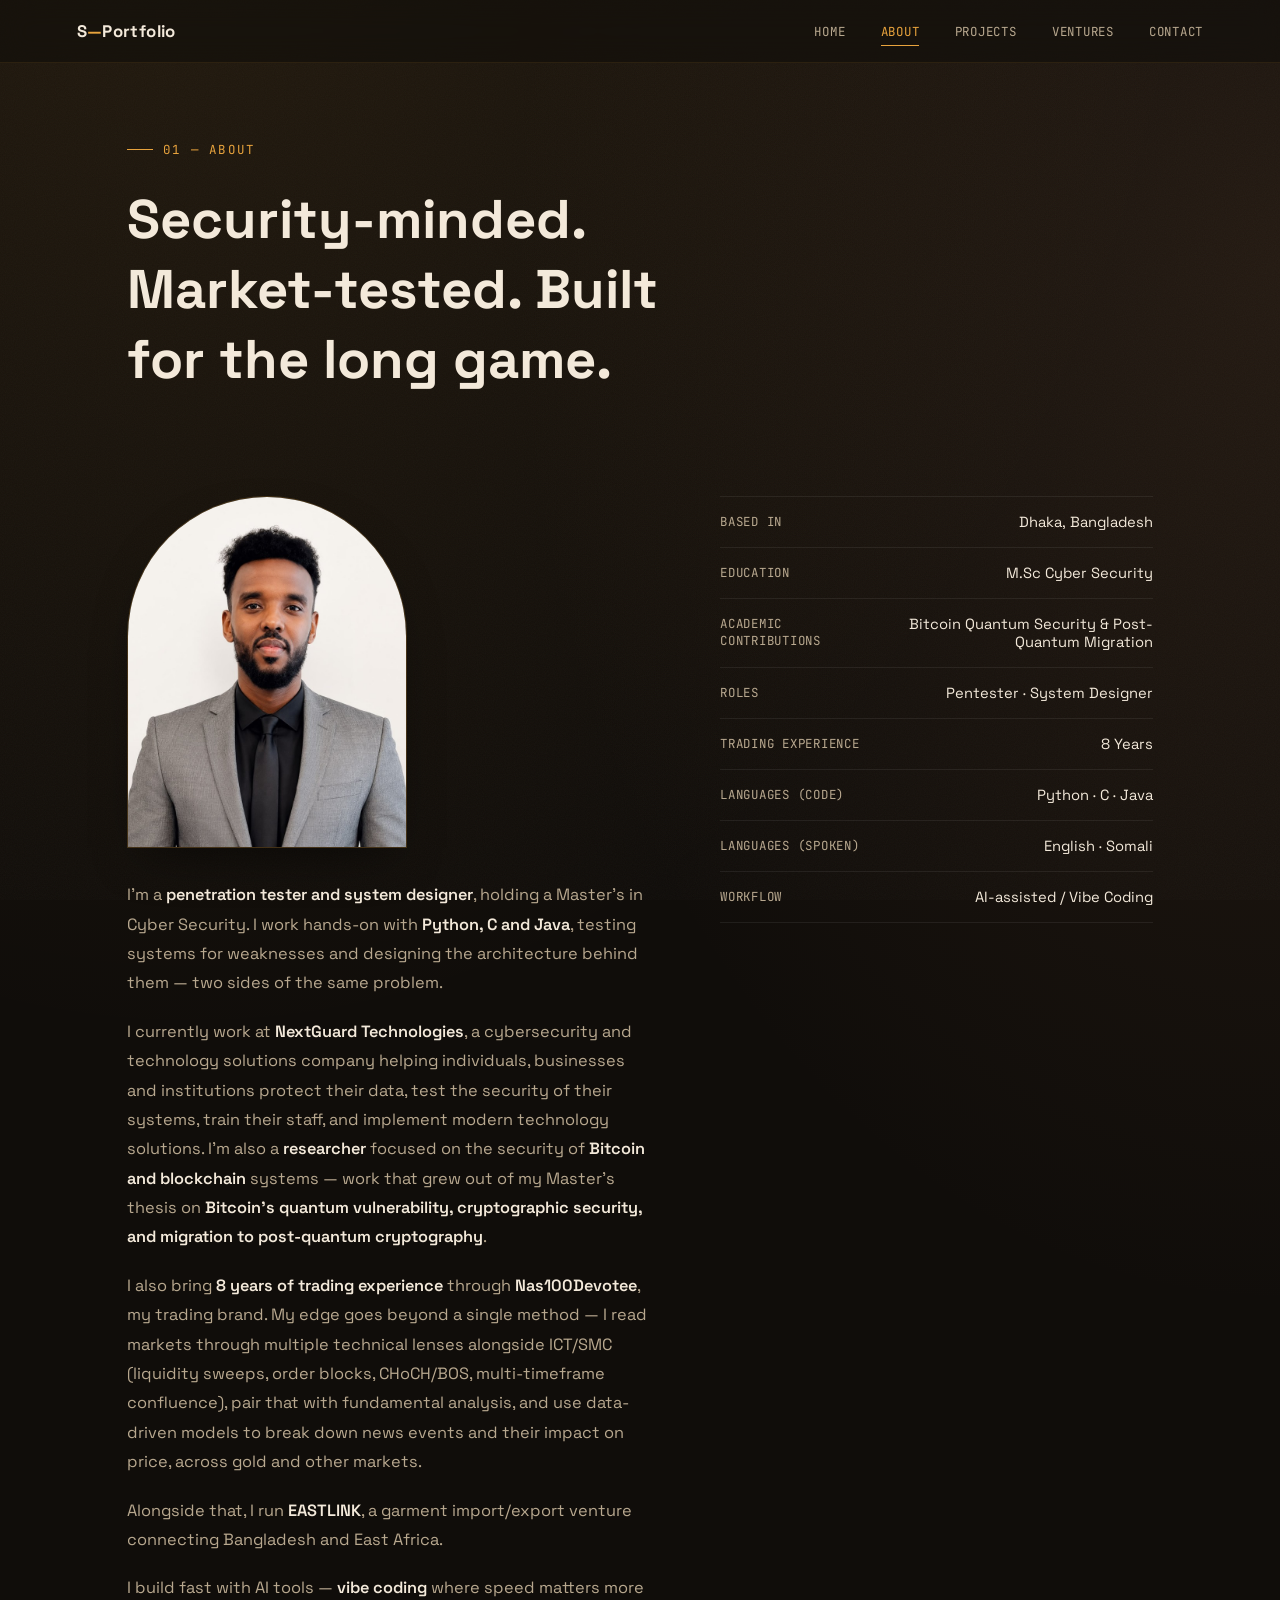
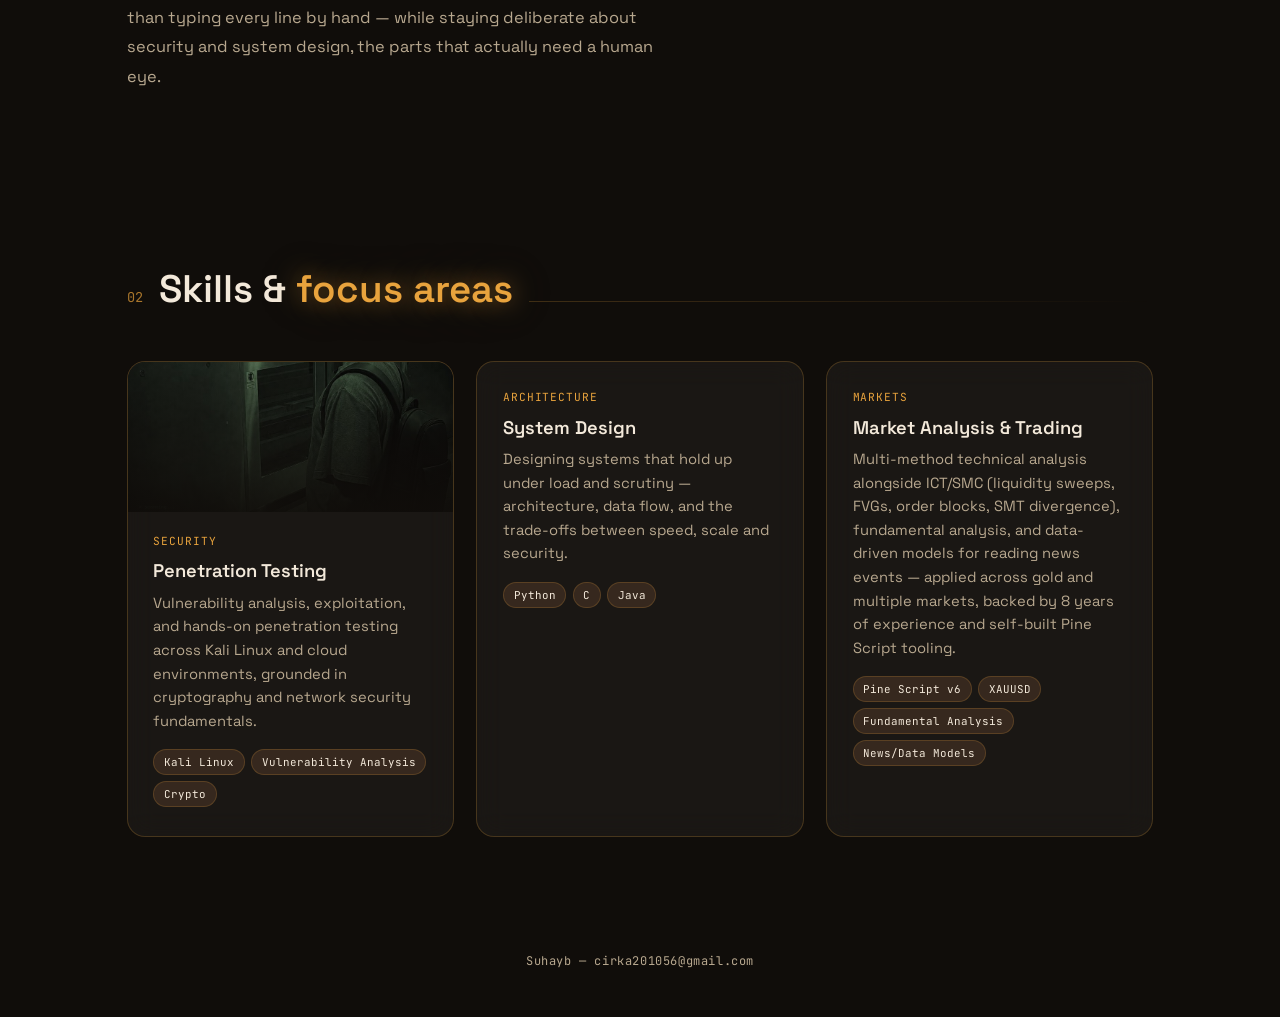
==== commit 757abfb5: "Update contributions label to Academic Contributions" ====
--- a/about.html
+++ b/about.html
@@ -54,7 +54,7 @@
       <div class="facts">
         <div class="fact"><span class="k">Based In</span><span class="v">Dhaka, Bangladesh</span></div>
         <div class="fact"><span class="k">Education</span><span class="v">M.Sc Cyber Security</span></div>
-        <div class="fact"><span class="k">contributions</span><span class="v">Bitcoin Quantum Security &amp; Post-Quantum Migration</span></div>
+        <div class="fact"><span class="k">Academic Contributions</span><span class="v">Bitcoin Quantum Security &amp; Post-Quantum Migration</span></div>
         <div class="fact"><span class="k">Roles</span><span class="v">Pentester · System Designer</span></div>
         <div class="fact"><span class="k">Trading Experience</span><span class="v">8 Years</span></div>
         <div class="fact"><span class="k">Languages (Code)</span><span class="v">Python · C · Java</span></div>
